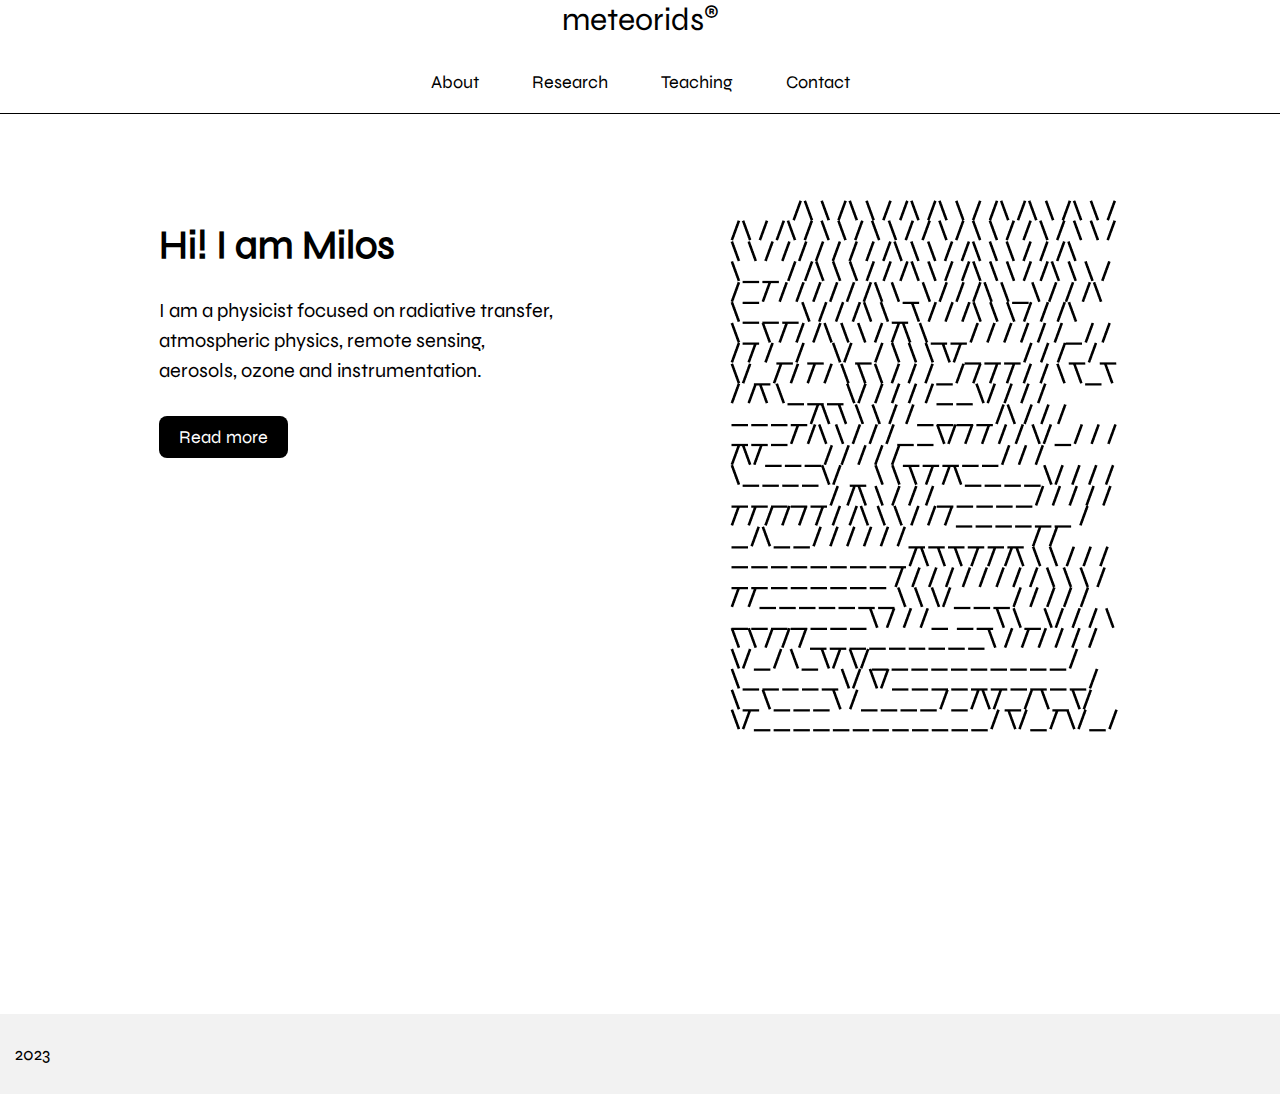
==== index.html @ 06ed4078 "Reorganizing code / small adjustments" ====
<html lang="en">
<head>
    <meta charset="UTF-8">
    <meta name="viewport" content="width=device-width, initial-scale=1.0">
    <link rel="stylesheet" href="./styles.css" type="text/css">
    <title>meteorids</title>
</head>
<body>

    <!--Header Section-->

    <header>

        <div class="logo">
            <p><a href="./index.html">meteorids<span>&#174</span></a></p>
        </div>
        
        <nav>
            <a href="./about.html">About</a>
            <a href="./research.html">Research</a>
            <a href="./teaching.html">Teaching</a>
            <a href="./contact.html">Contact</a>
            <!-- <a href="#">Misc</a> -->
        </nav>

    </header>

    <!--Main Section-->

    <div class="indexmain">

        <div class="indextext">
            <h1>Hi! I am Milos</h1>
            <p>I am a physicist focused on radiative transfer, <br> atmospheric physics, remote sensing, <br> aerosols, ozone and instrumentation.</p>
            <a href="./about.html">Read more</a>
        </div>

        <div class="indeximg">
            <img src="./resources/images/intro2.png" alt="">
        </div>
        
    </div>

    <!--Footer Section-->

    <footer>
        <p>2023</p>
        <!-- <script>document.write(new Date().getFullYear())</script> -->
    </footer>
</body>
</html>
---- styles.css ----
/* Fonts */

@font-face {
    font-family: 'Syne Regular';
    src: url('resources/fonts/Syne-Regular.ttf') format('truetype');   
}

@font-face {
    font-family: 'Syne Medium';
    src: url('resources/fonts/Syne-Medium.ttf') format('truetype');   
}

@font-face {
    font-family: 'Syne SemiBold';
    src: url('resources/fonts/Syne-SemiBold.ttf') format('truetype');   
}

@font-face {
    font-family: 'Syne Bold';
    src: url('resources/fonts/Syne-Bold.ttf') format('truetype');   
}

@font-face {
    font-family: 'Syne ExtraBold';
    src: url('resources/fonts/Syne-ExtraBold.ttf') format('truetype');   
}

/* UNIVERSAL STYLES */

body {
    margin: 0;
    padding: 0;
    height: 100%;
    font-family: 'Syne Regular', sans-serif;
    text-align: center;
}

/* Header Sections */

header a {
    text-decoration: none;
    color: black;
}
header p {
    font-size: 32px;
}

header span {
    font-size: 22px;
    vertical-align: top;
}

nav {
    border-bottom: 1px solid black;
}

nav a{
    display: inline-flex;
    justify-content: center;
    text-decoration: none;
    color: black;
    font-size: 18px;
    padding: 0px 25px 20px 25px;
}

nav a:hover {
    text-decoration: underline;
    text-underline-offset: 6px;
}

/* Footer Sections */

footer {
    position: relative;
    width: 100%;
    height: 80px;
    top: 100px;
    background-color: #F2F2F2;
    display: flex;
    align-items: center;
    font-size: 18px;
    padding-left: 15px;
}

/* INDIVIDUAL PAGE STYLES */

/* Index Page */

.indexmain {
    display: flex;
    flex-wrap: wrap;
    justify-content: space-around;
    text-align: left;
    padding: 80px;
    height: auto;
    min-height: 80%;
    margin-bottom: -80px;
}

.indextext {
    padding-bottom: 40px;
}

.indextext h1 {
    font-size: 40px;
}
.indextext p {
    font-size: 20px;
    line-height: 30px;
    padding-bottom: 20px;
}

.indextext a {
    background-color: black;
    color: white;
    text-decoration: none;
    font-size: 18px;
    padding: 10px 20px;
    border-radius: 8px;
}

.indeximg {
    width: auto;
    height: 500px;
    padding-left: 20px;
}

/* About Page */

.aboutmain {
    display: flex;
    flex-wrap: wrap;
    justify-content: space-around;
    text-align: left;
    padding: 40px;
    height: auto;
    font-size: 18px;
    min-height: 80%;
    margin-bottom: -80px;
}

.abouttext {
    text-align: justify;
    word-spacing: 0.2em;
    line-height: 1.5em;
    padding-bottom: 10px;
}

.abouttext p {
    padding-bottom: 20px;
}

.resume {
    background-color: black;
    color: white;
    text-decoration: none;
    font-size: 18px;
    padding: 10px 20px;
    border-radius: 8px;
}

.abouttitle img {
    height: 80px;
    width: auto;
    padding-bottom: 20px;
}

.aboutimg img {
    width: auto;
    height: 450px;
    padding-top: 40px;
    padding-left: 20px;
}

/* Research Page */

.researchmain {
    display: flex;
    flex-wrap: wrap;
    justify-content: space-around;
    text-align: left;
    padding: 40px;
    height: auto;
    font-size: 18px;
    min-height: 80%;
    margin-bottom: -80px;
}

.researchtitle img {
    height: 80px;
    width: auto;
    padding-bottom: 20px;
}

.researchtext {
    text-align: justify;
    word-spacing: 0.2em;
    line-height: 1.5em;
    padding-bottom: 10px;
    width: 820px;
}

.researchtext p {
    padding-bottom: 10px;
}

.quote a {
    font-style: italic;
    font-weight: bold;
    text-decoration: none;
    color: black;
}

/* Teaching Page */

.teachingmain {
    display: flex;
    flex-wrap: wrap;
    justify-content: space-around;
    text-align: left;
    padding: 40px;
    height: auto;
    font-size: 18px;
    min-height: 80%;
    margin-bottom: -80px;
}

.teachingtitle img {
    height: 80px;
    width: auto;
    padding-bottom: 20px;
}

.teachingtext {
    text-align: justify;
    word-spacing: 0.2em;
    line-height: 1.5em;
    padding-bottom: 10px;
    width: 820px;
}

.teachingtext p {
    padding-bottom: 10px;
}

/* Contact Page */

.contactmain {
    display: flex;
    flex-wrap: wrap;
    justify-content: space-around;
    text-align: left;
    padding: 40px;
    height: auto;
    font-size: 18px;
    min-height: 80%;
    margin-bottom: -80px;
}

.contacttitle img {
    height: 80px;
    width: auto;
    padding-bottom: 20px;
}

.contacttext {
    text-align: justify;
    word-spacing: 0.2em;
    line-height: 1.5em;
    padding-bottom: 10px;
}

.contacttext h1 {
    padding-bottom: 20px;
}

.contacttext p {
    padding-bottom: 10px;
}

.contacttext a {
    background-color: black;
    color: white;
    text-decoration: none;
    font-size: 18px;
    padding: 10px 20px;
    border-radius: 8px;
}

.buttons {
    display: flex;
    flex-direction: column;
    margin-left: -10px;
}

.buttons a {
    margin: 10px;
    text-align: center;
    font-size: 20px;
}

.contactimg img {
    width: auto;
    height: 450px;
    padding-top: 40px;
    padding-left: 20px;
}
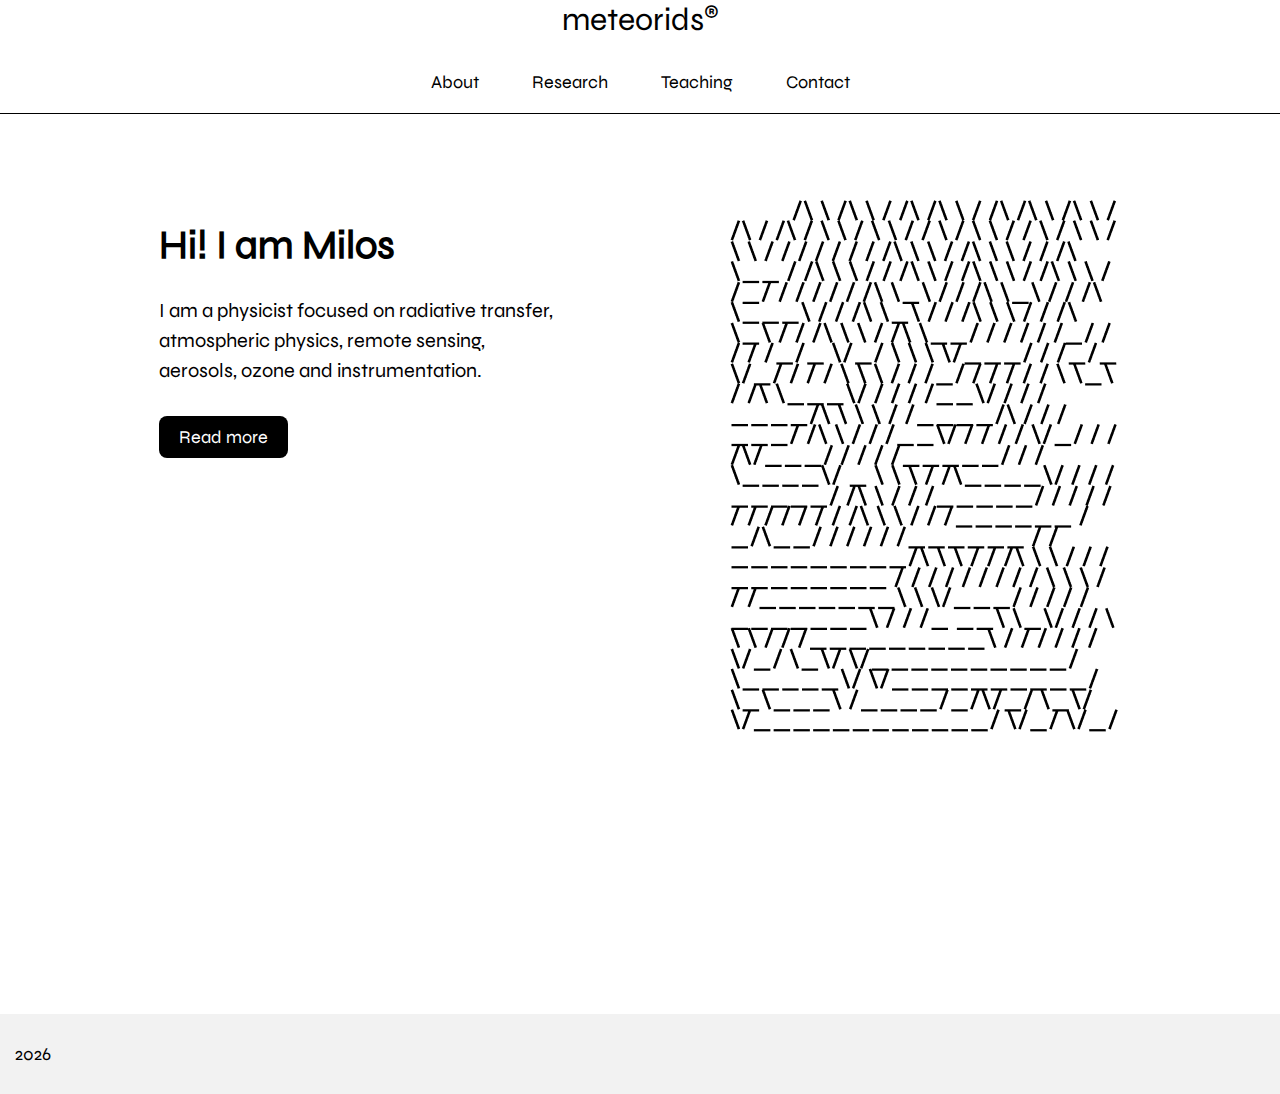
==== commit 5be792d2: "adding js to contact buttons" ====
--- a/index.html
+++ b/index.html
@@ -3,6 +3,7 @@
     <meta charset="UTF-8">
     <meta name="viewport" content="width=device-width, initial-scale=1.0">
     <link rel="stylesheet" href="./styles.css" type="text/css">
+    <script src="./script.js" async ></script>
     <title>meteorids</title>
 </head>
 <body>
@@ -44,8 +45,7 @@
     <!--Footer Section-->
 
     <footer>
-        <p>2023</p>
-        <!-- <script>document.write(new Date().getFullYear())</script> -->
+        <p id="year"></p>
     </footer>
 </body>
 </html>--- a/styles.css
+++ b/styles.css
@@ -41,6 +41,7 @@
     text-decoration: none;
     color: black;
 }
+
 header p {
     font-size: 32px;
 }
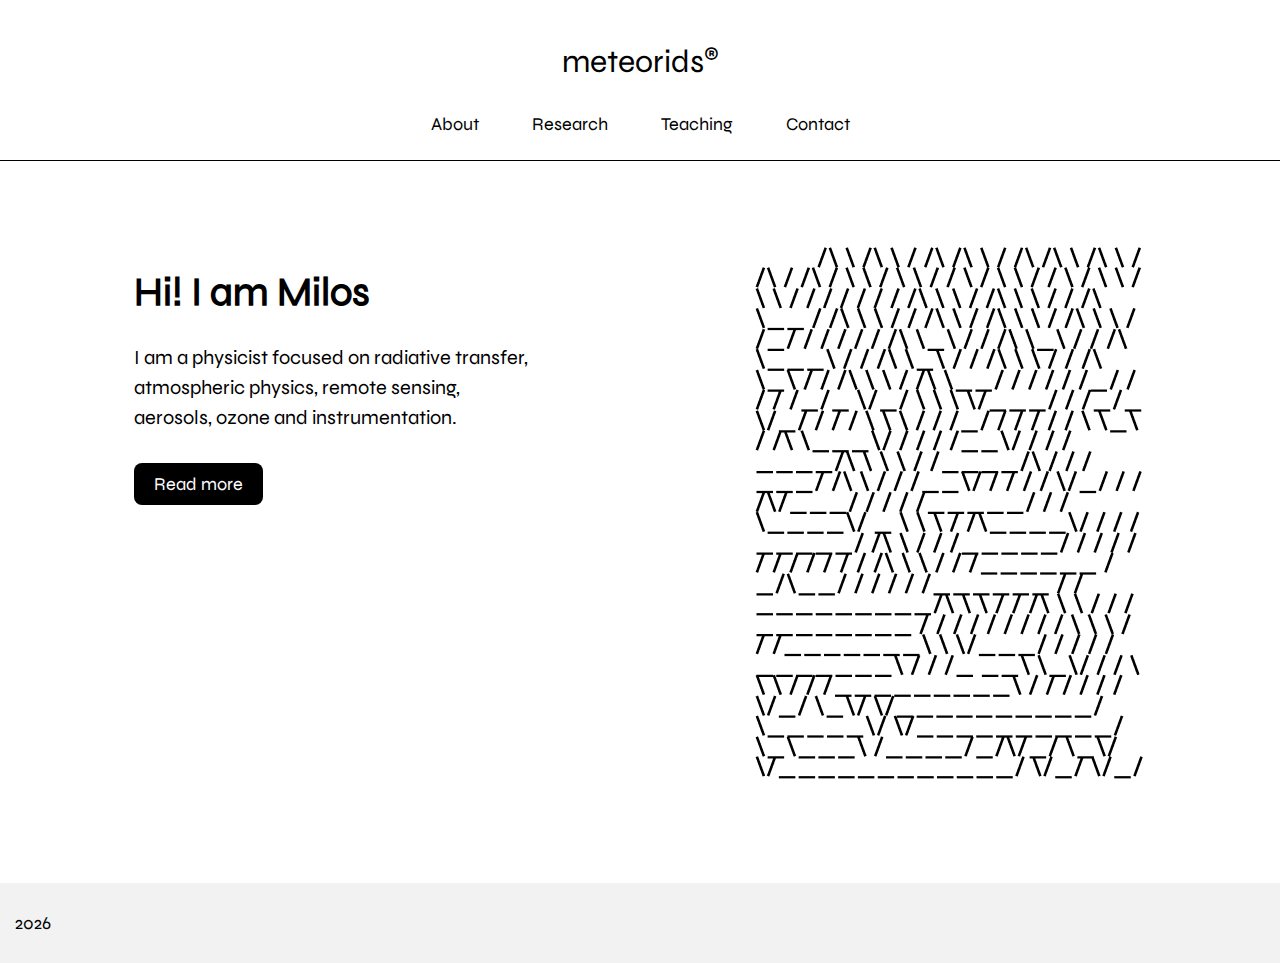
==== commit b0191612: "Making index.html responsive" ====
--- a/index.html
+++ b/index.html
@@ -3,25 +3,48 @@
     <meta charset="UTF-8">
     <meta name="viewport" content="width=device-width, initial-scale=1.0">
     <link rel="stylesheet" href="./styles.css" type="text/css">
+    <link rel="stylesheet" href="https://cdnjs.cloudflare.com/ajax/libs/font-awesome/4.7.0/css/font-awesome.min.css">
     <script src="./script.js" async ></script>
     <title>meteorids</title>
 </head>
 <body>
 
-    <!--Header Section-->
+    <!-- Header Section -->
 
     <header>
+
+        <!-- Desktop Header-->
 
         <div class="logo">
             <p><a href="./index.html">meteorids<span>&#174</span></a></p>
         </div>
         
-        <nav>
+        <nav class="desktopnav">
             <a href="./about.html">About</a>
             <a href="./research.html">Research</a>
             <a href="./teaching.html">Teaching</a>
             <a href="./contact.html">Contact</a>
             <!-- <a href="#">Misc</a> -->
+        </nav>
+
+        <!-- Mobile Header-->
+
+        <nav class="mobilenav">
+
+            <a id="mobilelogo" href="./index.html">meteorids<span>&#174</span></a>
+
+            <a href="javascript:void(0);" class="icon" onclick="toggleNav()">
+                <i class="fa fa-bars"></i>
+            </a>
+
+            <div id="mobilelinks">
+
+                <a href="./about.html">About</a>
+                <a href="./research.html">Research</a>
+                <a href="./teaching.html">Teaching</a>
+                <a href="./contact.html">Contact</a>
+
+            </div>
         </nav>
 
     </header>
--- a/styles.css
+++ b/styles.css
@@ -29,13 +29,21 @@
 
 body {
     margin: 0;
-    padding: 0;
-    height: 100%;
     font-family: 'Syne Regular', sans-serif;
     text-align: center;
 }
 
 /* Header Sections */
+
+header {
+    border-bottom: 1px solid black;
+}
+
+/* Desktop */
+
+.logo {
+    padding-top: 10px;
+}
 
 header a {
     text-decoration: none;
@@ -51,22 +59,48 @@
     vertical-align: top;
 }
 
-nav {
-    border-bottom: 1px solid black;
-}
-
-nav a{
+.desktopnav a {
     display: inline-flex;
     justify-content: center;
     text-decoration: none;
     color: black;
     font-size: 18px;
-    padding: 0px 25px 20px 25px;
-}
-
-nav a:hover {
+    padding: 0px 25px 25px 25px;
+}
+
+.desktopnav a:hover {
     text-decoration: underline;
     text-underline-offset: 6px;
+}
+
+/* Mobile */
+
+.mobilenav {
+    display: none;
+}
+
+.mobilenav a {
+    padding: 40px;
+    text-decoration: none;
+    font-size: 20px;
+  }
+
+#mobilelinks {
+    display: none;
+    flex-direction: column;
+}
+
+#mobilelinks a {
+    font-size: 20px;
+    padding: 15px;
+}
+
+#mobilelogo {
+    font-size: 32px;
+}
+
+.mobilenav .icon {
+    font-size: 30px;
 }
 
 /* Footer Sections */
@@ -80,6 +114,9 @@
     display: flex;
     align-items: center;
     font-size: 18px;
+}
+
+#year {
     padding-left: 15px;
 }
 
@@ -92,14 +129,11 @@
     flex-wrap: wrap;
     justify-content: space-around;
     text-align: left;
-    padding: 80px;
-    height: auto;
-    min-height: 80%;
-    margin-bottom: -80px;
+    padding: 80px 20px 0px 20px;
 }
 
 .indextext {
-    padding-bottom: 40px;
+    padding: 0px 10px 40px 10px;
 }
 
 .indextext h1 {
@@ -120,11 +154,11 @@
     border-radius: 8px;
 }
 
-.indeximg {
-    width: auto;
-    height: 500px;
-    padding-left: 20px;
-}
+.indeximg img {
+    padding: 0px 10px 0px 10px;
+}
+
+
 
 /* About Page */
 
@@ -305,4 +339,156 @@
     height: 450px;
     padding-top: 40px;
     padding-left: 20px;
-}+}
+
+/* MEDIA QUERIES */
+
+/* Index Page */
+
+@media only screen and (max-width: 1024px) {
+
+    .indeximg img {
+        height: 450px;
+    }
+
+}
+
+@media only screen and (max-width: 930px) {
+
+    .indextext h1 {
+        font-size: 35px;
+    }
+
+    .indextext p {
+        font-size: 18px;
+        padding-bottom: 10px;
+    }
+    
+    .indextext a {
+        font-size: 16px;
+        padding: 8px 16px;
+    }
+
+    .indeximg img {
+        height: 400px;
+    }
+
+}
+
+@media only screen and (max-width: 725px) {
+
+    .logo {
+        padding-top: 5px;
+    }
+
+    header p {
+        font-size: 28px;
+    }
+    
+    header span {
+        font-size: 18px;
+        vertical-align: top;
+    }
+
+    .desktopnav a {
+        font-size: 16px;
+        padding: 0px 20px 20px 20px;
+    }
+
+    .indexmain {
+        padding: 20px;
+    }
+
+    footer {
+        height: 60px;
+        font-size: 16px;
+    }
+}
+
+    @media only screen and (max-width: 425px) {
+
+        .indexmain {
+            padding: 10px;
+        }
+
+        .indextext h1 {
+            font-size: 28px;
+        }
+
+        .indextext p {
+            font-size: 10px;
+        }
+
+    }
+
+@media only screen and (max-width: 425px) {
+
+        .logo {
+            display: none;
+        }
+
+        
+
+        .desktopnav {
+            display: none;
+        }
+
+        .mobilenav {
+            display: flex;
+            flex-wrap: wrap;
+            justify-content: space-around;
+            align-items: center;
+        }
+
+        .indextext h1 {
+            font-size: 30px;
+        }
+        
+        .indextext p {
+            font-size: 16px;
+            padding-bottom: 10px;
+        }
+
+}
+
+@media only screen and (max-width: 360px) {
+
+        .mobilenav a {
+            padding: 20px;
+        }
+
+        .indexmain {
+            padding: 0px;
+        }
+
+        .indextext h1 {
+            font-size: 26px;
+        }
+
+        .indextext p {
+            font-size: 15px;
+        }
+
+        .indeximg img {
+            padding: 0px;
+        }
+
+        footer {
+            top: 50px;
+        }
+   
+}
+
+    
+
+
+
+    
+
+
+
+
+
+
+
+
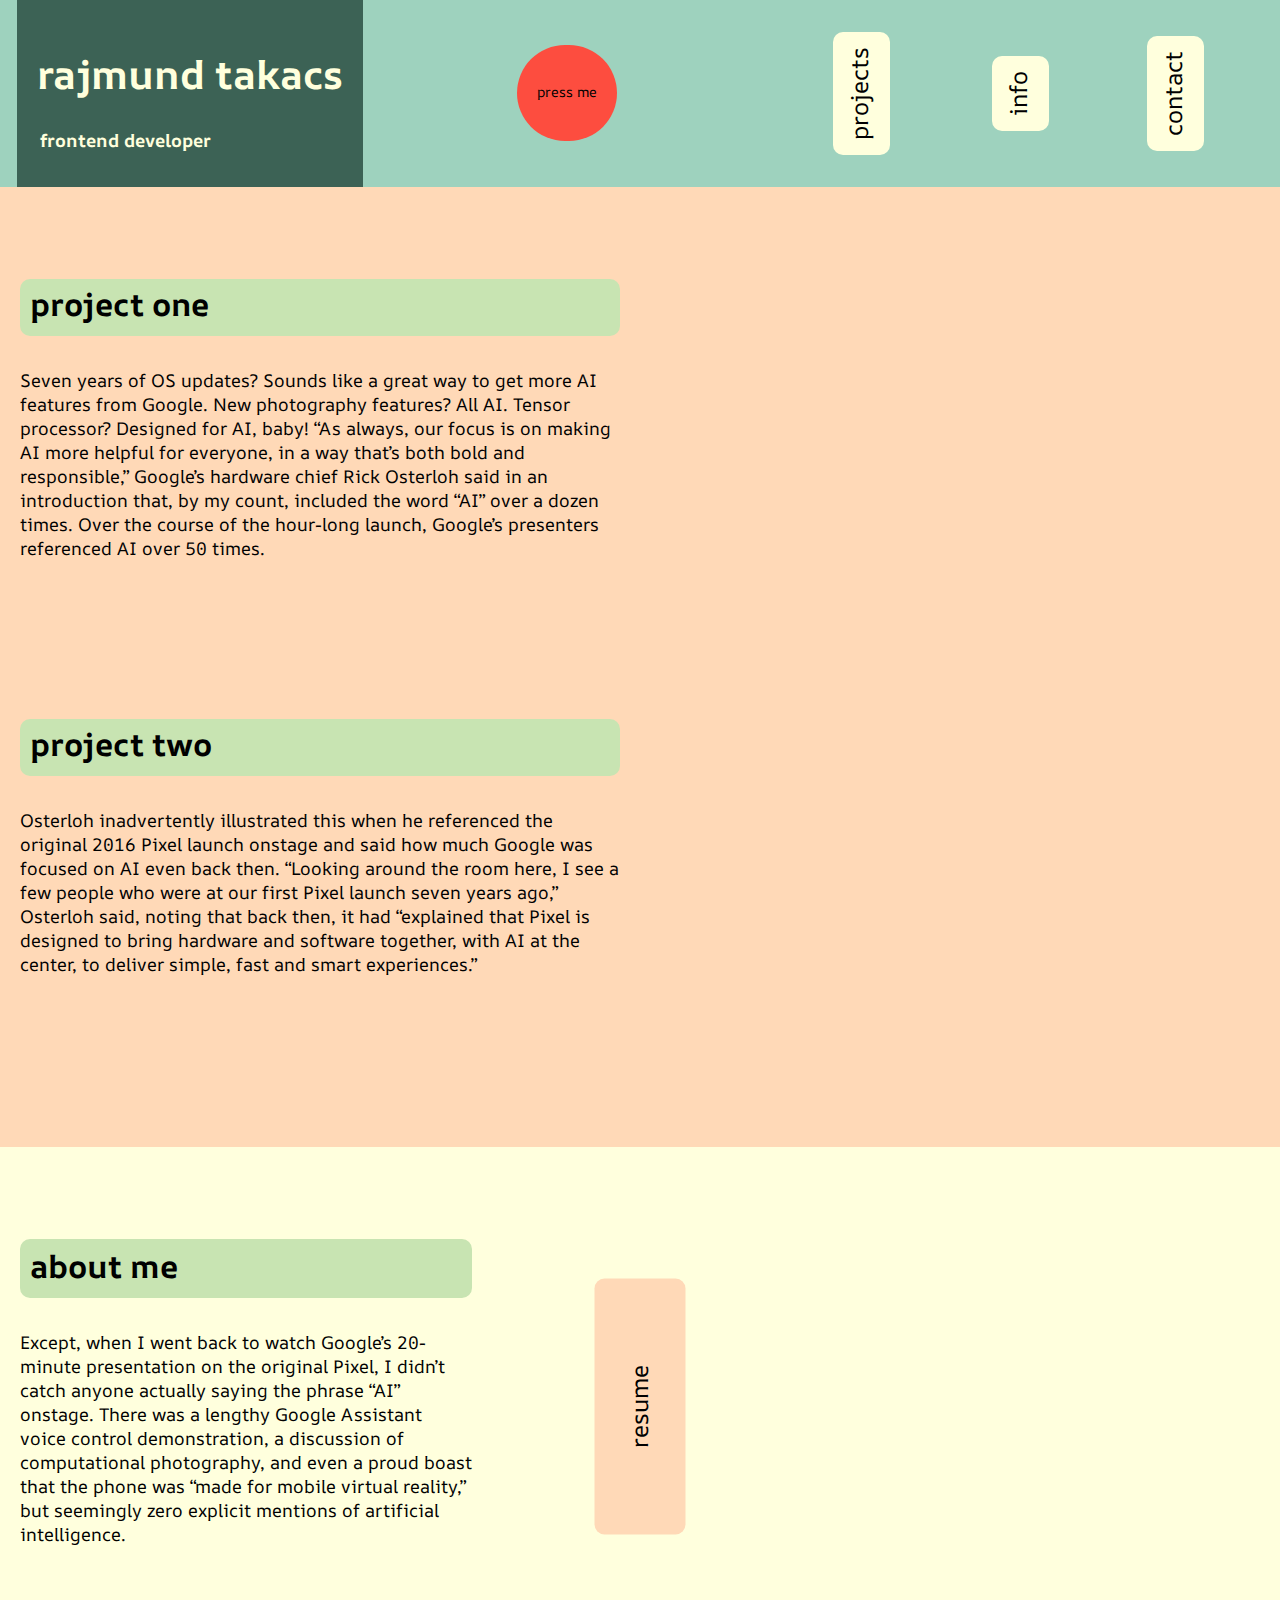
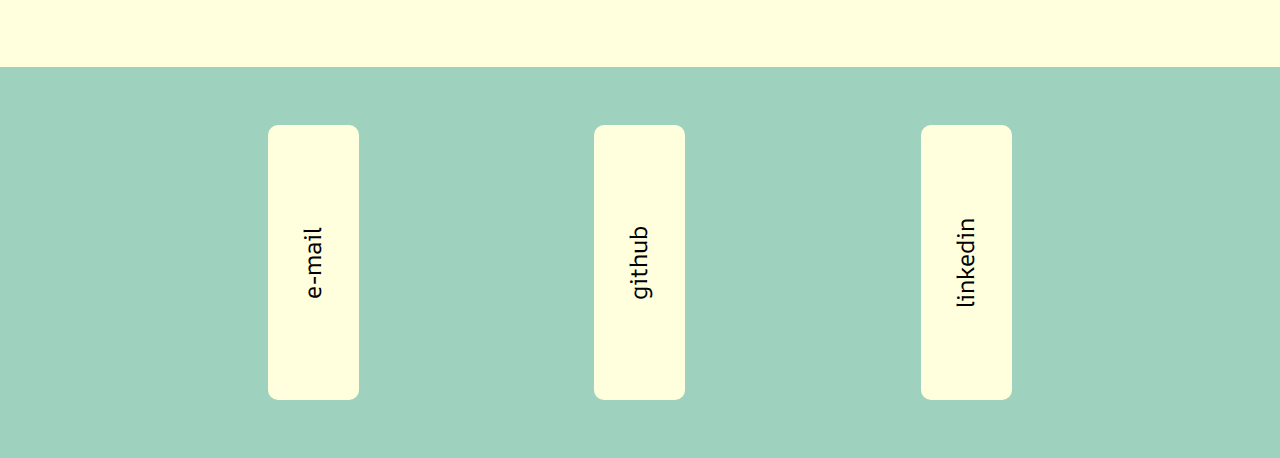
==== commit a7a79cef: "Refresh" ====
--- a/index.html
+++ b/index.html
@@ -2,73 +2,108 @@
 <head>
     <meta charset="UTF-8">
     <meta name="viewport" content="width=device-width, initial-scale=1.0">
-    <link rel="stylesheet" href="./styles.css" type="text/css">
-    <link rel="stylesheet" href="https://cdnjs.cloudflare.com/ajax/libs/font-awesome/4.7.0/css/font-awesome.min.css">
-    <script src="./script.js" async ></script>
-    <title>meteorids</title>
+    <title>Rajmund Takacs</title>
+    <link rel="stylesheet" href="style.css">
+    <link href="https://fonts.googleapis.com/css2?family=AR+One+Sans&family=Roboto&display=swap" rel="stylesheet">
+    <script src="script.js" async></script>
 </head>
 <body>
 
     <!-- Header Section -->
 
     <header>
-
-        <!-- Desktop Header-->
-
-        <div class="logo">
-            <p><a href="./index.html">meteorids<span>&#174</span></a></p>
+        
+        <div class="namerec">
+            <h1>rajmund takacs</h1>
+            <h2>frontend developer</h2>
         </div>
-        
-        <nav class="desktopnav">
-            <a href="./about.html">About</a>
-            <a href="./research.html">Research</a>
-            <a href="./teaching.html">Teaching</a>
-            <a href="./contact.html">Contact</a>
-            <!-- <a href="#">Misc</a> -->
-        </nav>
-
-        <!-- Mobile Header-->
-
-        <nav class="mobilenav">
-
-            <a id="mobilelogo" href="./index.html">meteorids<span>&#174</span></a>
-
-            <a href="javascript:void(0);" class="icon" onclick="toggleNav()">
-                <i class="fa fa-bars"></i>
-            </a>
-
-            <div id="mobilelinks">
-
-                <a href="./about.html">About</a>
-                <a href="./research.html">Research</a>
-                <a href="./teaching.html">Teaching</a>
-                <a href="./contact.html">Contact</a>
-
-            </div>
+        <div id="circle">
+            <p>press me</p>
+        </div>
+        <nav>
+            <a href="#projects"><li>projects</li></a>
+            <a href="#info"><li>info</li></a>
+            <a href="#contact"><li>contact</li></a>
         </nav>
 
     </header>
 
-    <!--Main Section-->
 
-    <div class="indexmain">
+    <!-- Main Section -->
 
-        <div class="indextext">
-            <h1>Hi! I am Milos</h1>
-            <p>I am a physicist focused on radiative transfer, <br> atmospheric physics, remote sensing, <br> aerosols, ozone and instrumentation.</p>
-            <a href="./about.html">Read more</a>
-        </div>
+    <main>
 
-        <div class="indeximg">
-            <img src="./resources/images/intro2.png" alt="">
-        </div>
-        
-    </div>
+         <!-- Projects Section -->
+         
+        <section class="projects" id="projects">
+            <div class="project">
+                <div class="projectrec">
+                    <div class="description">
+                        <h3>project one</h3>
+                        <p>Seven years of OS updates? Sounds like a great way to get more AI features from Google. New photography features? All AI. Tensor processor? Designed for AI, baby! “As always, our focus is on making AI more helpful for everyone, in a way that’s both bold and responsible,” Google’s hardware chief Rick Osterloh said in an introduction that, by my count, included the word “AI” over a dozen times. Over the course of the hour-long launch, Google’s presenters referenced AI over 50 times.</p>
+                    </div>
+                </div>
+                <div class="projectrec">
+                    <div class="projectrecimg" id="img1">
 
-    <!--Footer Section-->
+                    </div>
 
-    <footer>
-        <p id="year"></p>
-    </footer>
+                </div>
+
+            </div>
+            <div class="project">
+                <div class="projectrec">
+                    <div class="description">
+                        <h3>project two</h3>
+                        <p>Osterloh inadvertently illustrated this when he referenced the original 2016 Pixel launch onstage and said how much Google was focused on AI even back then. “Looking around the room here, I see a few people who were at our first Pixel launch seven years ago,” Osterloh said, noting that back then, it had “explained that Pixel is designed to bring hardware and software together, with AI at the center, to deliver simple, fast and smart experiences.”</p>
+                    </div>
+                </div>
+                <div class="projectrec">
+                    <div class="projectrecimg" id="img2">
+
+                    </div>
+
+                </div>
+                
+
+            </div>
+
+        </section>
+
+
+        <!-- Info Section -->
+
+        <section class="info" id="info">
+            <div class="infos">
+                <div class="inforec">
+                    <div class="description">
+                        <h3>about me</h3>
+                        <p>Except, when I went back to watch Google’s 20-minute presentation on the original Pixel, I didn’t catch anyone actually saying the phrase “AI” onstage. There was a lengthy Google Assistant voice control demonstration, a discussion of computational photography, and even a proud boast that the phone was “made for mobile virtual reality,” but seemingly zero explicit mentions of artificial intelligence.</p>
+                    </div>
+
+                </div>
+                <div class="resumerec">
+                    <a href="./resume.pdf">resume</a>
+
+                </div>
+                <div class="inforec">
+                    <div class="inforecimg">
+
+                    </div>
+
+                </div>
+
+            </div>
+
+        </section>
+
+
+        <!-- Contact Section -->
+
+        <section class="contact" id="contact">
+            <a href="mailto:rajmundtakacs@gmail.com">e-mail</a>
+            <a href="https://github.com/mapadu">github</a>
+            <a href="https://hu.linkedin.com/">linkedin</a>
+    </main>
 </body>
 </html>--- a/style.css
+++ b/style.css
@@ -0,0 +1,446 @@
+body {
+    font-family: 'AR One Sans';
+    color: #000000;
+    margin: 0;
+}
+
+
+/* Header section */
+
+header {
+    display: flex;
+    justify-content: space-between;
+    align-items: center;
+    padding: 0px 17px;
+    background-color: #9ED2BE;
+}
+
+.namerec {
+    text-align: left;
+    background-color: #3C6255;
+    color: #FFFFDD;
+    padding: 20px;
+}
+
+header h1 {
+    font-size: 48px;
+}
+
+header h2 {
+    font-size: 18px;
+    padding-left: 3px;
+}
+
+#circle {
+    width: 100px;
+    height: 100px;
+    background-color: #fd4d3f;
+    border-radius: 100px;
+    transition-property: border-radius;
+    transition-duration: 1s;
+    display: flex;
+    justify-content: center;
+    align-items: center;
+    padding: 8px 10px 10px 10px;
+}
+
+#circle:hover {
+    cursor: pointer;
+}
+
+nav {
+    display: flex;
+}
+
+
+nav a {
+    text-decoration: none;
+    color: #000000;
+    padding: 60px;
+    font-size: 24px;
+    transform: rotate(-90deg);
+}
+
+nav li {
+    list-style-type: none;
+    background-color:#FFFFDD;
+    padding: 10px 15px 15px 15px;
+    border-radius: 10px;
+}
+
+nav li:hover {
+    color:#FFFFDD;
+    background-color: #3C6255;
+}
+
+
+
+/* Main Section */
+
+/* Projects Section */
+
+.projects {
+    padding: 40px 0px;
+    background-color:#ffd9b7;
+}
+
+.project {
+    display: flex;
+}
+
+.projectrec {
+    width: 50%;
+    height: 400px;
+    padding: 20px;
+}
+
+.project h3 {
+    font-size: 32px;
+    background-color: #C8E4B2;
+    border-radius: 10px;
+    padding: 3px 10px 10px 10px;
+}
+
+.project p {
+    font-size: 18px;
+}
+
+.projectrecimg {
+    width: 100%;
+    height: 100%;
+    background-color:#ffd9b7;
+    background-size: contain;
+    background-position: center;
+    background-repeat: no-repeat;
+}
+
+#img1 {
+    background-image: url(./images/photo1.jpg)
+}
+
+#img2 {
+    background-image: url(./images/photo1.jpg);
+}
+
+/* Info Section */
+
+.info {
+    background-color: #FFFFDD;
+}
+
+.infos {
+    display: flex;
+    padding: 40px 0px;
+}
+
+.inforec {
+    width: 40%;
+    height: 400px;
+    padding: 20px;
+}
+
+
+.info h3 {
+    font-size: 32px;
+    background-color: #C8E4B2;
+    color: black;
+    border-radius: 10px;
+    padding: 5px 10px 10px 10px;
+}
+
+.info p {
+    font-size: 18px;
+}
+
+.resumerec {
+    display: flex;
+    justify-content: center;
+    align-items: center;
+    width: 20%;
+    height: 400px;
+    padding: 20px;
+}
+
+.resumerec a {
+    text-decoration: none;
+    color: black;
+    font-family: 'AR One Sans';
+    border: 0px;
+    border-radius: 10px;
+    background-color: #FFD9B7;
+    transform: rotate(-90deg);
+    width: 255px;
+    height: 75px;
+    font-size: 24px;
+    display: flex;
+    justify-content: center;
+    align-items: center;
+    padding: 6px 10px 10px 10px;
+
+}
+
+.resumerec a:hover {
+    background-color: #fd4d3f;
+    color:#FFD9B7;
+}
+
+.inforecimg {
+    width: 100%;
+    height: 100%;
+    background-color:#FFFFDD;
+    background-size: contain;
+    background-repeat: no-repeat;
+    background-image: url(./images/profile.jpg)
+}
+
+
+/* Contact Section */
+
+.contact {
+    display: flex;
+    justify-content: space-around;
+    padding: 150px;
+    background-color: #9ED2BE;
+}
+
+.contact a {
+    text-decoration: none;
+    color: black;
+    font-family: 'AR One Sans';
+    border: 0px;
+    border-radius: 10px;
+    background-color: #FFFFDD;
+    transform: rotate(-90deg);
+    width: 255px;
+    height: 75px;
+    font-size: 24px;
+    display: flex;
+    justify-content: center;
+    align-items: center;
+    padding: 6px 10px 10px 10px;
+}
+
+.contact a:hover {
+    color:#FFFFDD;
+    background-color: #3C6255;
+}
+
+
+/* Media Queries */
+
+
+@media only screen and (max-width: 1300px) {
+
+    header h1 {
+        font-size: 40px;
+    }
+
+    nav a {
+        padding: 30px;
+    }
+
+    #circle {
+        width: 80px;
+        height: 80px;
+        font-size: 14px;
+        padding: 6px 10px 10px 10px;
+    }
+}
+
+
+@media only screen and (max-width: 975px) {
+
+    #circle {
+        display: none;
+    }
+
+    nav a {
+        padding: 25px;
+     }
+
+    nav {
+        padding: 0px;
+     }
+    
+     .project p, .info p{
+        font-size: 16px;
+     }
+ }
+
+
+ @media only screen and (max-width: 830px) {
+
+    header h1 {
+        font-size: 35px;
+    }
+
+    nav a {
+        padding: 10px;
+        font-size: 20px;
+    }
+    .projects {
+        padding: 10px 0px;
+    }
+
+    .projectrec {
+        padding :10px;
+    }
+
+    .infos {
+        padding: 10px 0px;
+    }
+
+    .inforec {
+        padding: 10px;
+    }
+
+    .resumerec {
+        padding: 0px;
+    }
+
+    .project h3, .info h3 {
+        font-size: 28px;
+    }
+
+    .contact {
+        padding: 100px;
+    }
+
+    .contact a, .resumerec a {
+        width: 255px;
+        height: 75px;
+        font-size: 20px;
+    }
+ }
+
+
+ @media only screen and (max-width: 710px) {
+    
+    header {
+        display: block;
+        width: 100%;
+        padding: 0px;
+    }
+
+    .namerec {
+        padding: 20px 0px 20px 0px;
+    }
+
+    header h1, h2 {
+        text-align: center;
+    }
+
+    nav {
+        justify-content: space-around;
+        padding: 40px;
+    }
+
+    .projects {
+        padding: 10px
+    }
+
+    .project {
+        display: block;
+        padding: 10px 0px 10px 0px;
+    }
+
+    .projectrec {
+        width: 100%;
+        height: 200px;
+        padding: 0px;
+        margin-bottom: 10px;
+    }
+
+    .project h3, .info h3 {
+        font-size: 24px;
+    }
+
+    .project p {
+        font-size: 14px;
+        padding: 10px;
+        text-align: justify;
+    }
+
+    .info {
+        padding: 10px;
+    }
+
+    .infos {
+        display: block;
+        padding: 10x 0px 10px 0px;
+        width: 100%;
+    }
+
+    .inforec {
+        width: 100%;
+        height: 200px;
+        padding: 10px 0px 10px 0px;
+        background-position: center;
+    }
+
+    .resumerec {
+        width: 100%;
+        height: 100px;
+        padding: 0px;
+    }
+
+    .inforec p {
+        font-size: 14px;
+        padding: 10px;
+        text-align: justify;
+    }
+
+    .resumerec a {
+        transform: none;
+        width: 150px;
+        height: 50px;
+        font-size: 18px;
+    }
+
+    .inforecimg {
+        background-position: center;
+    }
+
+    .contact a {
+        width: 150px;
+        height: 50px;
+        font-size: 18px;
+    }
+ }
+
+
+ @media only screen and (max-width: 590px) {
+
+    .projectrec, .inforec {
+        height: 250px;
+    }
+
+ }
+
+
+ @media only screen and (max-width: 450px) {
+
+    .projectrec, .inforec {
+        height: 300px;
+    }
+
+    .contact {
+        padding: 50px;
+    }
+
+ }
+
+
+ @media only screen and (max-width: 350px) {
+
+    nav a{
+        font-size: 16px;
+    }
+
+    .contact a {
+        width: 100px;
+        height: 30px;
+        font-size: 14px;
+    }
+
+ }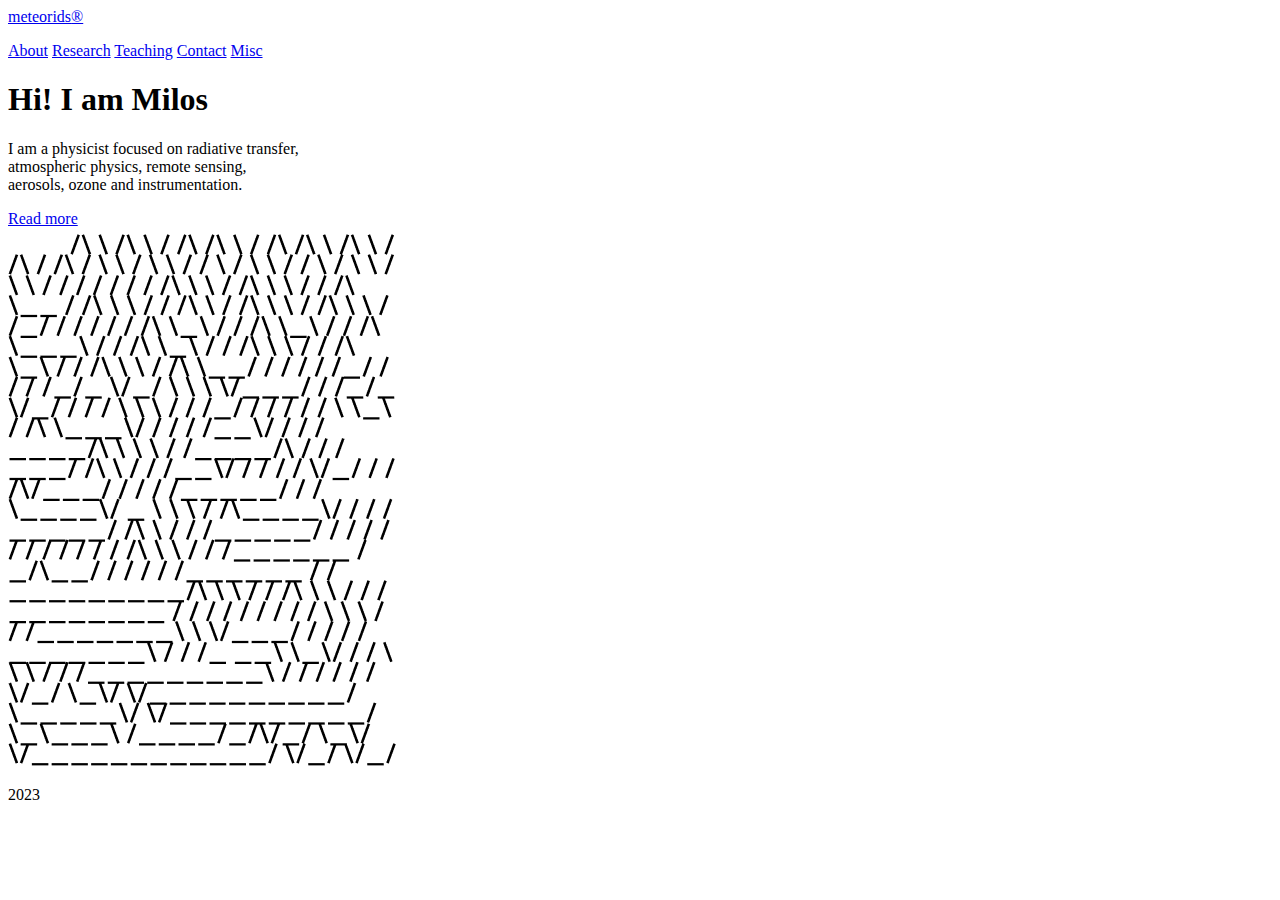
==== commit 2bef9ece: "adding index.html" ====
--- a/index.html
+++ b/index.html
@@ -2,108 +2,39 @@
 <head>
     <meta charset="UTF-8">
     <meta name="viewport" content="width=device-width, initial-scale=1.0">
-    <title>Rajmund Takacs</title>
-    <link rel="stylesheet" href="style.css">
-    <link href="https://fonts.googleapis.com/css2?family=AR+One+Sans&family=Roboto&display=swap" rel="stylesheet">
-    <script src="script.js" async></script>
+    <link rel="stylesheet" href="./index.css" type="text/css">
+    <title>meteorids</title>
 </head>
 <body>
 
-    <!-- Header Section -->
+    <!--Header Section-->
 
     <header>
-        
-        <div class="namerec">
-            <h1>rajmund takacs</h1>
-            <h2>frontend developer</h2>
+        <p><a href="./index.html">meteorids<span>&#174</span></a></p>
+    </header>
+    <nav>
+        <a href="./about.html">About</a>
+        <a href="./research.html">Research</a>
+        <a href="./teaching.html">Teaching</a>
+        <a href="./contact.html">Contact</a>
+        <a href="#">Misc</a>
+    </nav>
+
+    <!--Main Section-->
+
+    <div class="main">
+        <div class="introduction">
+            <h1>Hi! I am Milos</h1>
+            <p>I am a physicist focused on radiative transfer, <br> atmospheric physics, remote sensing, <br> aerosols, ozone and instrumentation.</p>
+            <a href="./about.html">Read more</a>
         </div>
-        <div id="circle">
-            <p>press me</p>
-        </div>
-        <nav>
-            <a href="#projects"><li>projects</li></a>
-            <a href="#info"><li>info</li></a>
-            <a href="#contact"><li>contact</li></a>
-        </nav>
+        <img src="./resources/images/intro2.png" alt="">
+    </div>
 
-    </header>
+    <!--Footer Section-->
 
-
-    <!-- Main Section -->
-
-    <main>
-
-         <!-- Projects Section -->
-         
-        <section class="projects" id="projects">
-            <div class="project">
-                <div class="projectrec">
-                    <div class="description">
-                        <h3>project one</h3>
-                        <p>Seven years of OS updates? Sounds like a great way to get more AI features from Google. New photography features? All AI. Tensor processor? Designed for AI, baby! “As always, our focus is on making AI more helpful for everyone, in a way that’s both bold and responsible,” Google’s hardware chief Rick Osterloh said in an introduction that, by my count, included the word “AI” over a dozen times. Over the course of the hour-long launch, Google’s presenters referenced AI over 50 times.</p>
-                    </div>
-                </div>
-                <div class="projectrec">
-                    <div class="projectrecimg" id="img1">
-
-                    </div>
-
-                </div>
-
-            </div>
-            <div class="project">
-                <div class="projectrec">
-                    <div class="description">
-                        <h3>project two</h3>
-                        <p>Osterloh inadvertently illustrated this when he referenced the original 2016 Pixel launch onstage and said how much Google was focused on AI even back then. “Looking around the room here, I see a few people who were at our first Pixel launch seven years ago,” Osterloh said, noting that back then, it had “explained that Pixel is designed to bring hardware and software together, with AI at the center, to deliver simple, fast and smart experiences.”</p>
-                    </div>
-                </div>
-                <div class="projectrec">
-                    <div class="projectrecimg" id="img2">
-
-                    </div>
-
-                </div>
-                
-
-            </div>
-
-        </section>
-
-
-        <!-- Info Section -->
-
-        <section class="info" id="info">
-            <div class="infos">
-                <div class="inforec">
-                    <div class="description">
-                        <h3>about me</h3>
-                        <p>Except, when I went back to watch Google’s 20-minute presentation on the original Pixel, I didn’t catch anyone actually saying the phrase “AI” onstage. There was a lengthy Google Assistant voice control demonstration, a discussion of computational photography, and even a proud boast that the phone was “made for mobile virtual reality,” but seemingly zero explicit mentions of artificial intelligence.</p>
-                    </div>
-
-                </div>
-                <div class="resumerec">
-                    <a href="./resume.pdf">resume</a>
-
-                </div>
-                <div class="inforec">
-                    <div class="inforecimg">
-
-                    </div>
-
-                </div>
-
-            </div>
-
-        </section>
-
-
-        <!-- Contact Section -->
-
-        <section class="contact" id="contact">
-            <a href="mailto:rajmundtakacs@gmail.com">e-mail</a>
-            <a href="https://github.com/mapadu">github</a>
-            <a href="https://hu.linkedin.com/">linkedin</a>
-    </main>
+    <footer>
+        <p>2023</p>
+    </footer>
 </body>
 </html>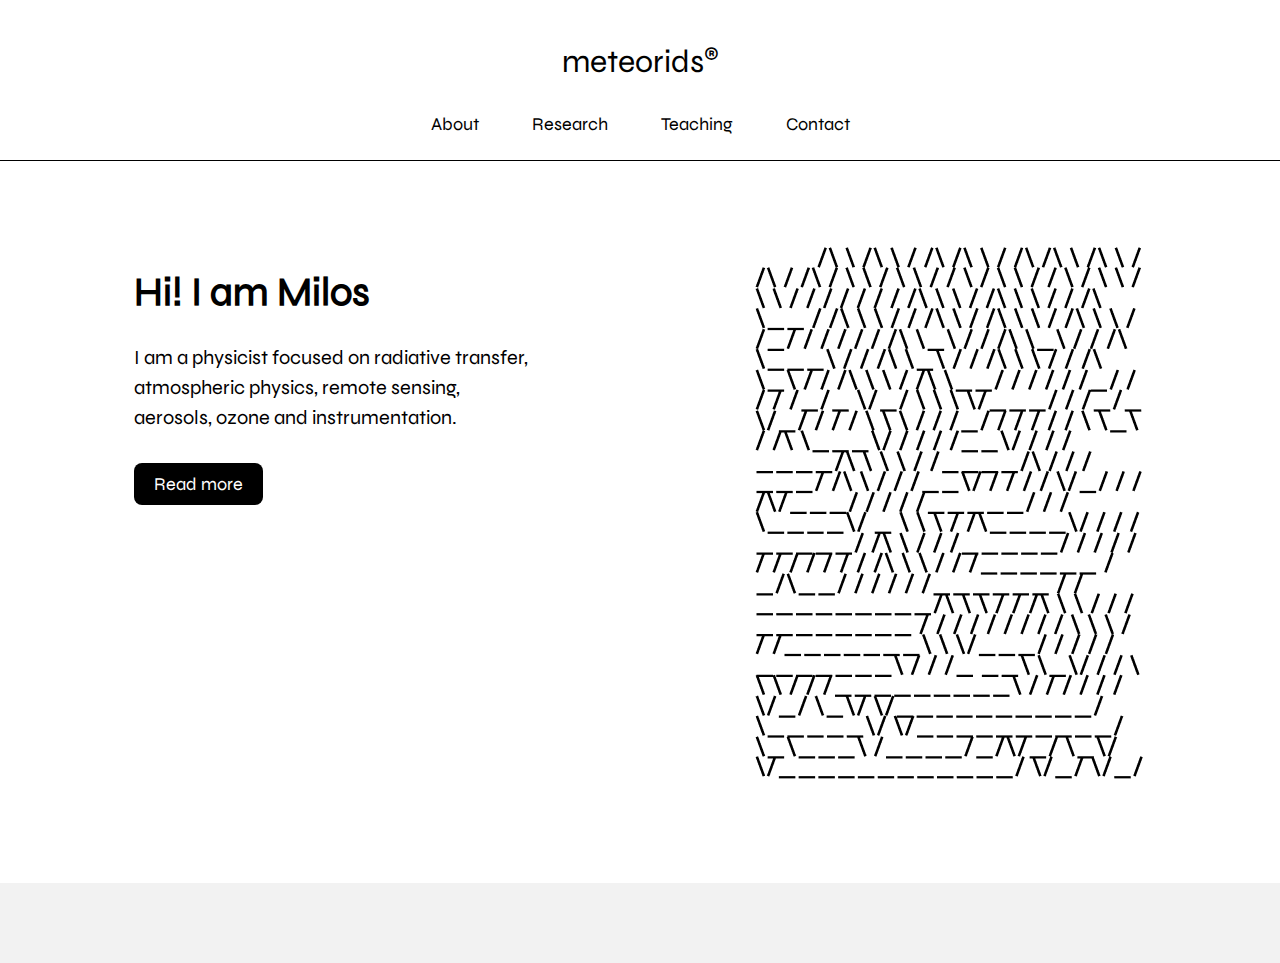
==== commit 3c00247c: "updating index.html" ====
--- a/index.html
+++ b/index.html
@@ -1,8 +1,9 @@
 <html lang="en">
 <head>
     <meta charset="UTF-8">
-    <meta name="viewport" content="width=device-width, initial-scale=1.0">
-    <link rel="stylesheet" href="./index.css" type="text/css">
+    <link rel="stylesheet" href="./styles.css" type="text/css">
+    <link rel="stylesheet" href="https://cdnjs.cloudflare.com/ajax/libs/font-awesome/4.7.0/css/font-awesome.min.css">
+    <script src="./script.js" async ></script>
     <title>meteorids</title>
 </head>
 <body>
@@ -10,31 +11,66 @@
     <!--Header Section-->
 
     <header>
-        <p><a href="./index.html">meteorids<span>&#174</span></a></p>
+
+        <!-- Desktop Header-->
+
+        <div class="logo">
+            <p><a href="./index.html">meteorids<span>&#174</span></a></p>
+        </div>
+        
+        <nav class="desktopnav">
+            <a href="./about.html">About</a>
+            <a href="./research.html">Research</a>
+            <a href="./teaching.html">Teaching</a>
+            <a href="./contact.html">Contact</a>
+            <!-- <a href="#">Misc</a> -->
+        </nav>
+
+        <!-- Mobile Header-->
+
+        <nav class="mobilenav">
+
+            <a id="mobilelogo" href="./index.html">meteorids<span>&#174</span></a>
+
+            <a href="javascript:void(0);" class="icon" onclick="toggleNav()">
+                <i class="fa fa-bars"></i>
+            </a>
+
+            <div id="mobilelinks">
+
+                <a href="./about.html">About</a>
+                <a href="./research.html">Research</a>
+                <a href="./teaching.html">Teaching</a>
+                <a href="./contact.html">Contact</a>
+
+            </div>
+        </nav>
+
     </header>
-    <nav>
-        <a href="./about.html">About</a>
-        <a href="./research.html">Research</a>
-        <a href="./teaching.html">Teaching</a>
-        <a href="./contact.html">Contact</a>
-        <a href="#">Misc</a>
-    </nav>
 
     <!--Main Section-->
 
-    <div class="main">
-        <div class="introduction">
+    <div class="indexmain">
+
+        <div class="indextext">
+
             <h1>Hi! I am Milos</h1>
             <p>I am a physicist focused on radiative transfer, <br> atmospheric physics, remote sensing, <br> aerosols, ozone and instrumentation.</p>
             <a href="./about.html">Read more</a>
+            
         </div>
-        <img src="./resources/images/intro2.png" alt="">
+
+        <div class="indeximg">
+            <img src="./resources/images/intro2.png" alt="">
+
+        </div>
+        
     </div>
 
     <!--Footer Section-->
 
     <footer>
-        <p>2023</p>
+        <p id="year"></p>
     </footer>
 </body>
 </html>--- a/styles.css
+++ b/styles.css
@@ -0,0 +1,556 @@
+/* Fonts */
+
+@font-face {
+    font-family: 'Syne Regular';
+    src: url('resources/fonts/Syne-Regular.ttf') format('truetype');   
+}
+
+@font-face {
+    font-family: 'Syne Medium';
+    src: url('resources/fonts/Syne-Medium.ttf') format('truetype');   
+}
+
+@font-face {
+    font-family: 'Syne SemiBold';
+    src: url('resources/fonts/Syne-SemiBold.ttf') format('truetype');   
+}
+
+@font-face {
+    font-family: 'Syne Bold';
+    src: url('resources/fonts/Syne-Bold.ttf') format('truetype');   
+}
+
+@font-face {
+    font-family: 'Syne ExtraBold';
+    src: url('resources/fonts/Syne-ExtraBold.ttf') format('truetype');   
+}
+
+/* UNIVERSAL STYLES */
+
+body {
+    margin: 0;
+    font-family: 'Syne Regular', sans-serif;
+    text-align: center;
+}
+
+/* Header Sections */
+
+header {
+    border-bottom: 1px solid black;
+}
+
+/* Desktop */
+
+.logo {
+    padding-top: 10px;
+}
+
+header a {
+    text-decoration: none;
+    color: black;
+}
+
+header p {
+    font-size: 32px;
+}
+
+header span {
+    font-size: 22px;
+    vertical-align: top;
+}
+
+.desktopnav a {
+    display: inline-flex;
+    justify-content: center;
+    text-decoration: none;
+    color: black;
+    font-size: 18px;
+    padding: 0px 25px 25px 25px;
+}
+
+.desktopnav a:hover {
+    text-decoration: underline;
+    text-underline-offset: 6px;
+}
+
+/* Mobile */
+
+.mobilenav {
+    display: none;
+}
+
+.mobilenav a {
+    padding: 40px;
+    text-decoration: none;
+    font-size: 20px;
+  }
+
+#mobilelinks {
+    display: none;
+    flex-direction: column;
+}
+
+#mobilelinks a {
+    font-size: 20px;
+    padding: 15px;
+}
+
+#mobilelogo {
+    font-size: 32px;
+}
+
+.mobilenav .icon {
+    font-size: 30px;
+}
+
+/* Footer Sections */
+
+footer {
+    position: relative;
+    width: 100%;
+    height: 80px;
+    top: 100px;
+    background-color: #F2F2F2;
+    display: flex;
+    align-items: center;
+    font-size: 18px;
+}
+
+#year {
+    padding-left: 15px;
+}
+
+/* INDIVIDUAL PAGE STYLES */
+
+/* Index Page */
+
+.indexmain {
+    display: flex;
+    flex-wrap: wrap;
+    justify-content: space-around;
+    text-align: left;
+    padding: 80px 20px 0px 20px;
+}
+
+.indextext {
+    padding: 0px 10px 40px 10px;
+}
+
+.indextext h1 {
+    font-size: 40px;
+}
+.indextext p {
+    font-size: 20px;
+    line-height: 30px;
+    padding-bottom: 20px;
+}
+
+.indextext a {
+    background-color: black;
+    color: white;
+    text-decoration: none;
+    font-size: 18px;
+    padding: 10px 20px;
+    border-radius: 8px;
+}
+
+.indeximg img {
+    padding: 0px 10px 0px 10px;
+}
+
+/* About Page */
+
+.aboutmain {
+    display: flex;
+    flex-wrap: wrap;
+    justify-content: space-around;
+    align-items: center;
+    text-align: left;
+    padding: 40px;
+    height: auto;
+    font-size: 18px;
+}
+
+.abouttext {
+    text-align: justify;
+    word-spacing: 0.2em;
+    line-height: 1.5em;
+    padding-bottom: 10px;
+    padding-right: 20px;
+}
+
+.abouttext p {
+    padding-bottom: 20px;
+    font-size: 18px;
+}
+
+.resume {
+    background-color: black;
+    color: white;
+    text-decoration: none;
+    font-size: 18px;
+    padding: 10px 20px;
+    border-radius: 8px;
+}
+
+.abouttitle img {
+    height: 80px;
+    width: auto;
+    padding-bottom: 20px;
+}
+
+.aboutimg img {
+    width: auto;
+    height: 400px;
+    padding-top: 40px;
+}
+
+/* Research Page */
+
+.researchmain {
+    display: flex;
+    flex-wrap: wrap;
+    justify-content: space-around;
+    text-align: left;
+    padding: 40px;
+    height: auto;
+    font-size: 18px;
+    min-height: 80%;
+    margin-bottom: -80px;
+}
+
+.researchtitle img {
+    height: 80px;
+    width: auto;
+    padding-bottom: 20px;
+}
+
+.researchtext {
+    text-align: justify;
+    word-spacing: 0.2em;
+    line-height: 1.5em;
+    padding-bottom: 10px;
+    width: 820px;
+}
+
+.researchtext p {
+    padding-bottom: 10px;
+}
+
+.quote a {
+    font-style: italic;
+    font-weight: bold;
+    text-decoration: none;
+    color: black;
+}
+
+/* Teaching Page */
+
+.teachingmain {
+    display: flex;
+    flex-wrap: wrap;
+    justify-content: space-around;
+    text-align: left;
+    padding: 40px;
+    height: auto;
+    font-size: 18px;
+    min-height: 80%;
+    margin-bottom: -80px;
+}
+
+.teachingtitle img {
+    height: 80px;
+    width: auto;
+    padding-bottom: 20px;
+}
+
+.teachingtext {
+    text-align: justify;
+    word-spacing: 0.2em;
+    line-height: 1.5em;
+    padding-bottom: 10px;
+    width: 820px;
+}
+
+.teachingtext p {
+    padding-bottom: 10px;
+}
+
+/* Contact Page */
+
+.contactmain {
+    display: flex;
+    flex-wrap: wrap;
+    justify-content: space-around;
+    text-align: left;
+    padding: 40px;
+    height: auto;
+    font-size: 18px;
+    min-height: 80%;
+    margin-bottom: -80px;
+}
+
+.contacttitle img {
+    height: 80px;
+    width: auto;
+    padding-bottom: 20px;
+}
+
+.contacttext {
+    text-align: justify;
+    word-spacing: 0.2em;
+    line-height: 1.5em;
+    padding-bottom: 10px;
+}
+
+.contacttext h1 {
+    padding-bottom: 20px;
+}
+
+.contacttext p {
+    padding-bottom: 10px;
+}
+
+.contacttext a {
+    background-color: black;
+    color: white;
+    text-decoration: none;
+    font-size: 18px;
+    padding: 10px 20px;
+    border-radius: 8px;
+}
+
+.buttons {
+    display: flex;
+    flex-direction: column;
+    margin-left: -10px;
+}
+
+.buttons a {
+    margin: 10px;
+    text-align: center;
+    font-size: 20px;
+}
+
+.contactimg img {
+    width: auto;
+    height: 450px;
+    padding-top: 40px;
+    padding-left: 20px;
+}
+
+/* MEDIA QUERIES */
+
+/* Index Page */
+
+@media only screen and (max-width: 1024px) {
+
+    .indeximg img {
+        height: 450px;
+    }
+
+}
+
+@media only screen and (max-width: 930px) {
+
+    .indextext h1 {
+        font-size: 35px;
+    }
+
+    .indextext p {
+        font-size: 18px;
+        padding-bottom: 10px;
+    }
+    
+    .indextext a {
+        font-size: 16px;
+        padding: 8px 16px;
+    }
+
+    .indeximg img {
+        height: 400px;
+    }
+
+}
+
+@media only screen and (max-width: 725px) {
+
+    .logo {
+        padding-top: 5px;
+    }
+
+    header p {
+        font-size: 28px;
+    }
+    
+    header span {
+        font-size: 18px;
+        vertical-align: top;
+    }
+
+    .desktopnav a {
+        font-size: 16px;
+        padding: 0px 20px 20px 20px;
+    }
+
+    .indexmain {
+        padding: 20px;
+    }
+
+    footer {
+        height: 60px;
+        font-size: 16px;
+    }
+}
+
+    @media only screen and (max-width: 425px) {
+
+        .indexmain {
+            padding: 10px;
+        }
+
+        .indextext h1 {
+            font-size: 28px;
+        }
+
+        .indextext p {
+            font-size: 10px;
+        }
+
+    }
+
+@media only screen and (max-width: 425px) {
+
+        .logo {
+            display: none;
+        }
+
+        .desktopnav {
+            display: none;
+        }
+
+        .mobilenav {
+            display: flex;
+            flex-wrap: wrap;
+            justify-content: space-around;
+            align-items: center;
+        }
+
+        .indextext h1 {
+            font-size: 30px;
+        }
+        
+        .indextext p {
+            font-size: 16px;
+            padding-bottom: 10px;
+        }
+
+}
+
+@media only screen and (max-width: 360px) {
+
+        .mobilenav a {
+            padding: 20px;
+        }
+
+        .indexmain {
+            padding: 0px;
+        }
+
+        .indextext h1 {
+            font-size: 26px;
+        }
+
+        .indextext p {
+            font-size: 15px;
+        }
+
+        .indeximg img {
+            padding: 0px;
+            height: 350px;
+        }
+
+        footer {
+            top: 50px;
+        }
+   
+}
+
+/* About Page */
+
+@media only screen and (max-width: 1170px) {
+
+    .aboutimg img {
+        height: 350px;
+    }
+
+}
+
+@media only screen and (max-width: 1100px) {
+
+    .aboutimg img {
+        height: 300px;
+    }
+
+}
+
+@media only screen and (max-width: 1024px) {
+
+    .abouttext p {
+        font-size: 17px;
+    }
+
+    .abouttitle img {
+        height: 70px;
+    }
+
+}
+
+@media only screen and (max-width: 535px) {
+
+    .abouttext p {
+        padding-bottom: 0px;
+    }
+
+    .abouttitle img {
+        height: 60px;
+    }
+
+    .aboutmain {
+        padding: 20px;
+    }
+    
+    .abouttext {
+        padding: 0px;
+    }
+
+    .aboutimg img {
+        height: 250px;
+    }
+}
+
+@media only screen and (max-width: 535px) {
+
+    .indextext p {
+       font-size: 16px;
+    }
+
+    .resume {
+        font-size: 16px;
+    }
+}
+
+    
+
+
+
+
+    
+
+
+
+
+
+
+
+
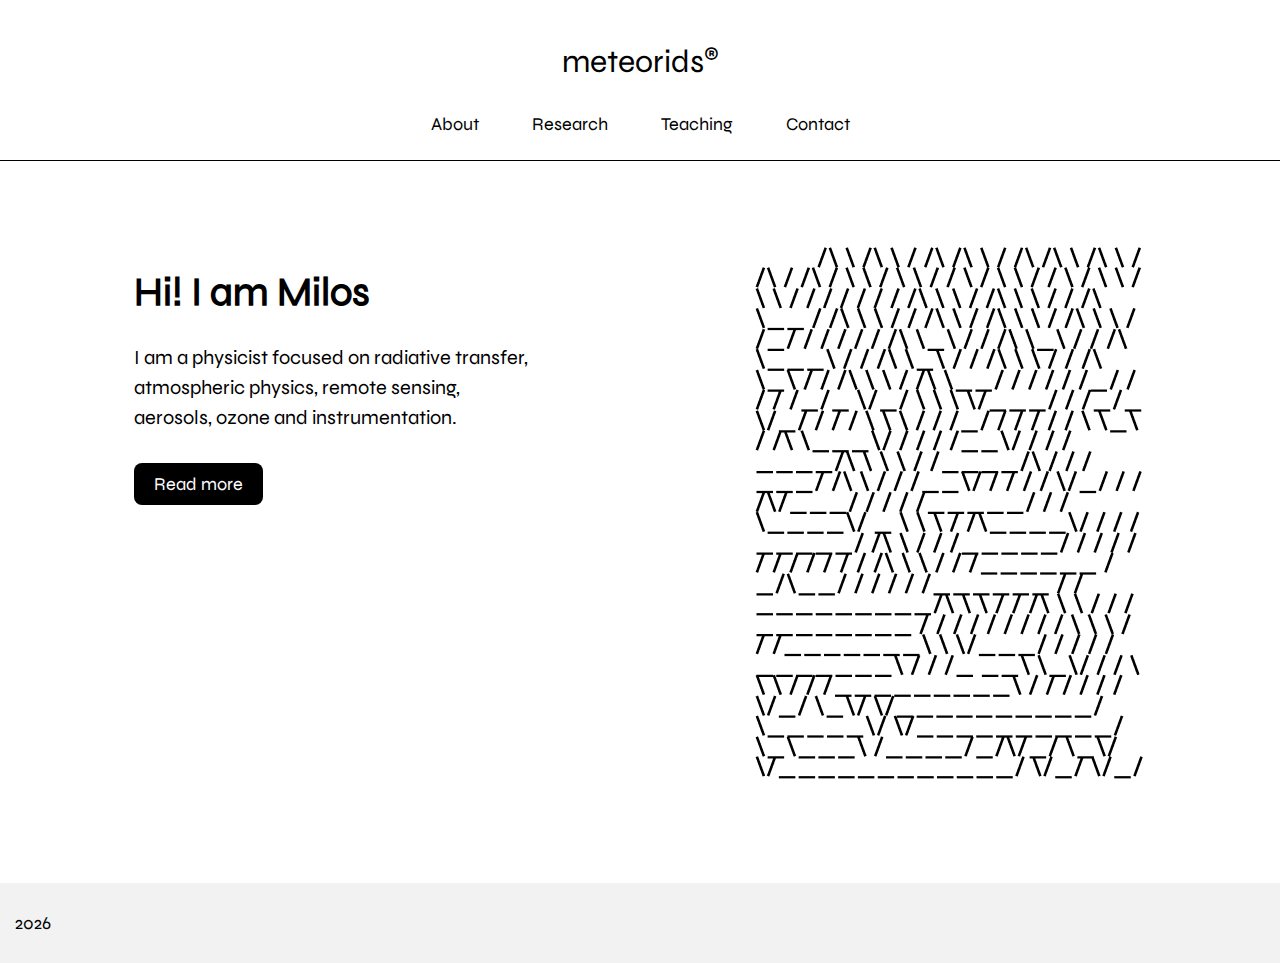
==== commit 2eb73220: "Fixing head" ====
--- a/index.html
+++ b/index.html
@@ -1,6 +1,7 @@
 <html lang="en">
 <head>
     <meta charset="UTF-8">
+    <meta name="viewport" content="width=device-width, initial-scale=1" />
     <link rel="stylesheet" href="./styles.css" type="text/css">
     <link rel="stylesheet" href="https://cdnjs.cloudflare.com/ajax/libs/font-awesome/4.7.0/css/font-awesome.min.css">
     <script src="./script.js" async ></script>
--- a/styles.css
+++ b/styles.css
@@ -525,19 +525,47 @@
     }
 
     .aboutimg img {
-        height: 250px;
+        height: 280px;
     }
 }
 
 @media only screen and (max-width: 535px) {
 
-    .indextext p {
-       font-size: 16px;
+    .abouttext p {
+        padding-bottom: 0px;
+        font-size: 16px;
     }
 
     .resume {
         font-size: 16px;
     }
+
+    .aboutimg img {
+        height: 250px;
+    }
+
+    #del {
+        display: none;
+    }
+}
+
+@media only screen and (max-width: 425px) {
+
+    .aboutimg img {
+        height: 225px;
+    }
+
+    .abouttext p {
+        font-size: 16px;
+    }
+}
+
+@media only screen and (max-width: 360px) {
+
+    .aboutimg img {
+        height: 200px;
+    }
+
 }
 
     
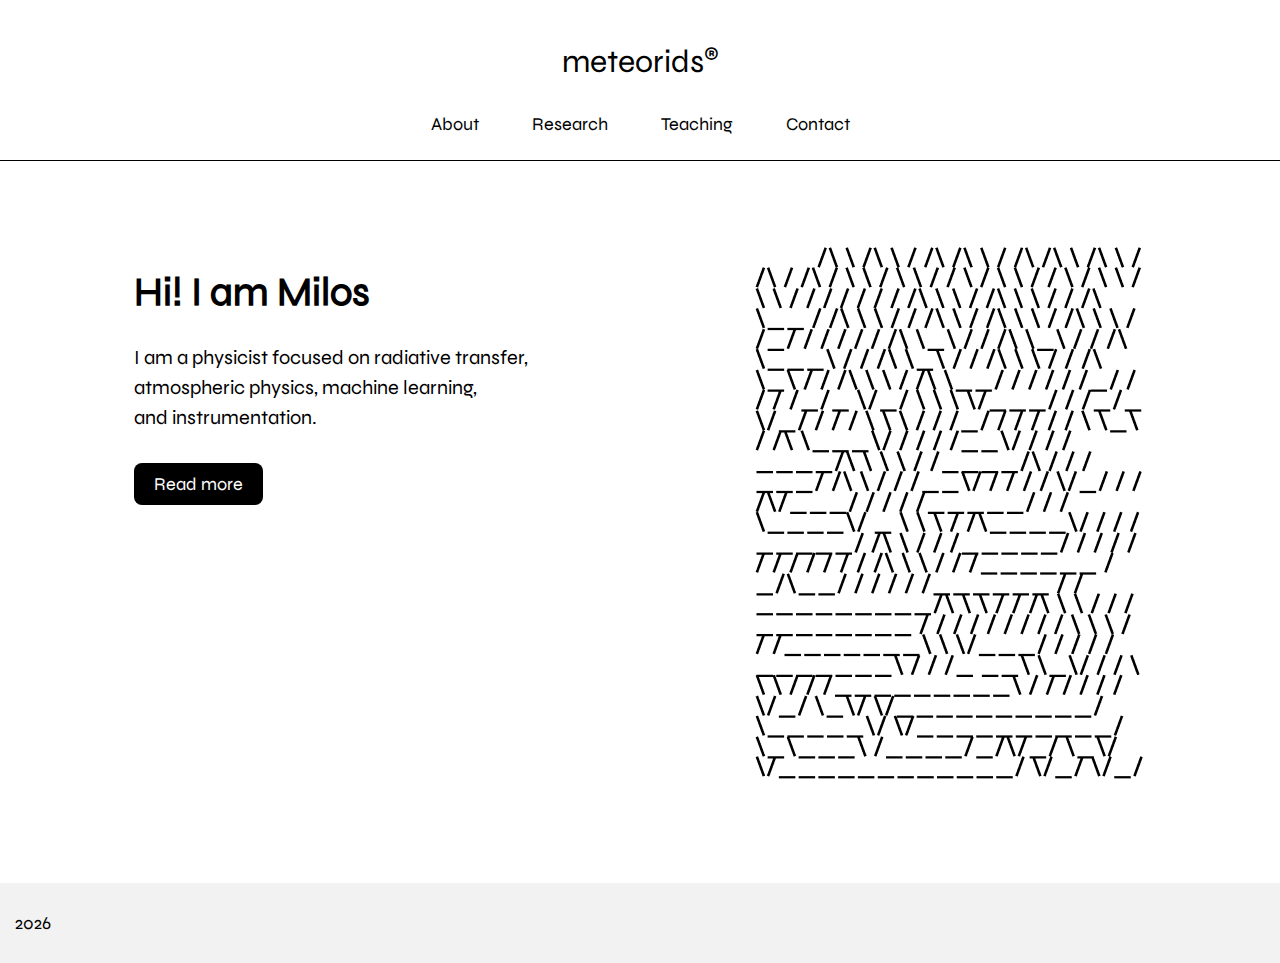
==== commit 5ac7708d: "update" ====
--- a/index.html
+++ b/index.html
@@ -56,7 +56,7 @@
         <div class="indextext">
 
             <h1>Hi! I am Milos</h1>
-            <p>I am a physicist focused on radiative transfer, <br> atmospheric physics, remote sensing, <br> aerosols, ozone and instrumentation.</p>
+            <p>I am a physicist focused on radiative transfer, <br> atmospheric physics, machine learning, <br>  and instrumentation.</p>
             <a href="./about.html">Read more</a>
             
         </div>
--- a/styles.css
+++ b/styles.css
@@ -211,12 +211,9 @@
     display: flex;
     flex-wrap: wrap;
     justify-content: space-around;
-    text-align: left;
+    text-align: justify;
     padding: 40px;
     height: auto;
-    font-size: 18px;
-    min-height: 80%;
-    margin-bottom: -80px;
 }
 
 .researchtitle img {
@@ -235,11 +232,12 @@
 
 .researchtext p {
     padding-bottom: 10px;
+    font-size: 18px;
 }
 
 .quote a {
+    font-family: 'Syne Bold';
     font-style: italic;
-    font-weight: bold;
     text-decoration: none;
     color: black;
 }
@@ -253,9 +251,6 @@
     text-align: left;
     padding: 40px;
     height: auto;
-    font-size: 18px;
-    min-height: 80%;
-    margin-bottom: -80px;
 }
 
 .teachingtitle img {
@@ -272,8 +267,9 @@
     width: 820px;
 }
 
-.teachingtext p {
+.teachingtext p, li {
     padding-bottom: 10px;
+    font-size: 18px;
 }
 
 /* Contact Page */
@@ -282,12 +278,10 @@
     display: flex;
     flex-wrap: wrap;
     justify-content: space-around;
+    align-items: center;
     text-align: left;
     padding: 40px;
-    height: auto;
-    font-size: 18px;
-    min-height: 80%;
-    margin-bottom: -80px;
+    font-size: 18px;
 }
 
 .contacttitle img {
@@ -332,9 +326,17 @@
     font-size: 20px;
 }
 
+.button:hover span {
+    display: none;
+}
+
+.button:hover:before {
+    content: attr(data-hovertext);
+}
+
 .contactimg img {
     width: auto;
-    height: 450px;
+    height: 400px;
     padding-top: 40px;
     padding-left: 20px;
 }
@@ -506,7 +508,7 @@
 
 }
 
-@media only screen and (max-width: 535px) {
+@media only screen and (max-width: 725px) {
 
     .abouttext p {
         padding-bottom: 0px;
@@ -562,23 +564,223 @@
 
 @media only screen and (max-width: 360px) {
 
+    .abouttitle img {
+        height: 50px;
+    }
+
     .aboutimg img {
         height: 200px;
     }
 
 }
 
+
+/* Research Page */
+
+
+@media only screen and (max-width: 1024px) {
+
+    .researchtitle img {
+        height: 70px;
+    }
+
+    .researchtext p {
+        font-size: 17px;
+    }
+
+}
+
+@media only screen and (max-width: 725px) {
+
+    .researchtitle img {
+        height: 60px;
+    }
+
+}
+
+@media only screen and (max-width: 535px) {
+
+    .researchmain {
+        padding-bottom: 0px;
+    }
+
+    .researchtext {
+        padding-bottom: 0px;
+    }
+}
+
+@media only screen and (max-width: 425px) {
+
+    .researchtext p {
+        font-size: 16px;
+    }
+
+    .researchtext {
+        word-spacing: 0em;
+    }
     
-
-
-
-
+}
+
+@media only screen and (max-width: 360px) {
+
+    .researchmain {
+        padding: 20px;
+    }
+
+    .researchtitle img {
+        height: 50px;
+    }
+
+}
+
+/* Teaching Page */
+
+@media only screen and (max-width: 1024px) {
+
+    .teachingtitle img {
+        height: 70px;
+    }
+
+    .teachinghtext p {
+        font-size: 17px;
+    }
+
+}
+
+@media only screen and (max-width: 725px) {
+
+    .teachingtitle img {
+        height: 60px;
+    }
+
+}
+
+@media only screen and (max-width: 535px) {
+
+    .teachinghmain {
+        padding-bottom: 0px;
+    }
+
+    .teachingtext {
+        padding-bottom: 0px;
+    }
+
+}
+
+@media only screen and (max-width: 425px) {
+
+    .teachingtext p, li {
+        font-size: 16px;
+    }
     
-
-
-
-
-
-
-
-
+}
+
+@media only screen and (max-width: 360px) {
+
+    .teachingmain {
+        padding: 20px;
+    }
+
+
+    .teachingtitle img {
+        height: 50px;
+    }
+
+}
+
+/* Contact Page */
+
+@media only screen and (max-width: 1250px) {
+
+    .contactimg img {
+        height: 350px;
+    }
+
+}
+
+@media only screen and (max-width: 1100px) {
+
+    .contactimg img {
+        height: 300px;
+    }
+
+}
+
+@media only screen and (max-width: 1024px) {
+
+    .contacttext p {
+        font-size: 17px;
+    }
+
+    .contacttitle img {
+        height: 70px;
+    }
+
+}
+
+@media only screen and (max-width: 725px) {
+
+    .contactmain {
+        padding: 20px;
+    }
+
+    .contactimg img {
+        padding-left: 10px;
+        padding-right: 10px;
+    }
+}
+
+@media only screen and (max-width: 535px) {
+
+    .contacttext {
+        padding-bottom: 0px;
+        font-size: 16px;
+    }
+
+    .contactimg img {
+        height: 250px;
+    }
+
+}
+
+@media only screen and (max-width: 425px) {
+
+    .contactimg img {
+        height: 225px;
+    }
+
+    .contacttitle img {
+        height: 60px;
+    }
+
+}
+
+@media only screen and (max-width: 360px) {
+
+    .contacttitle img {
+        height: 50px;
+    }
+
+    .contactimg img {
+        height: 200px;
+    }
+
+}
+
+
+
+
+    
+
+
+
+
+    
+
+
+
+
+
+
+
+
